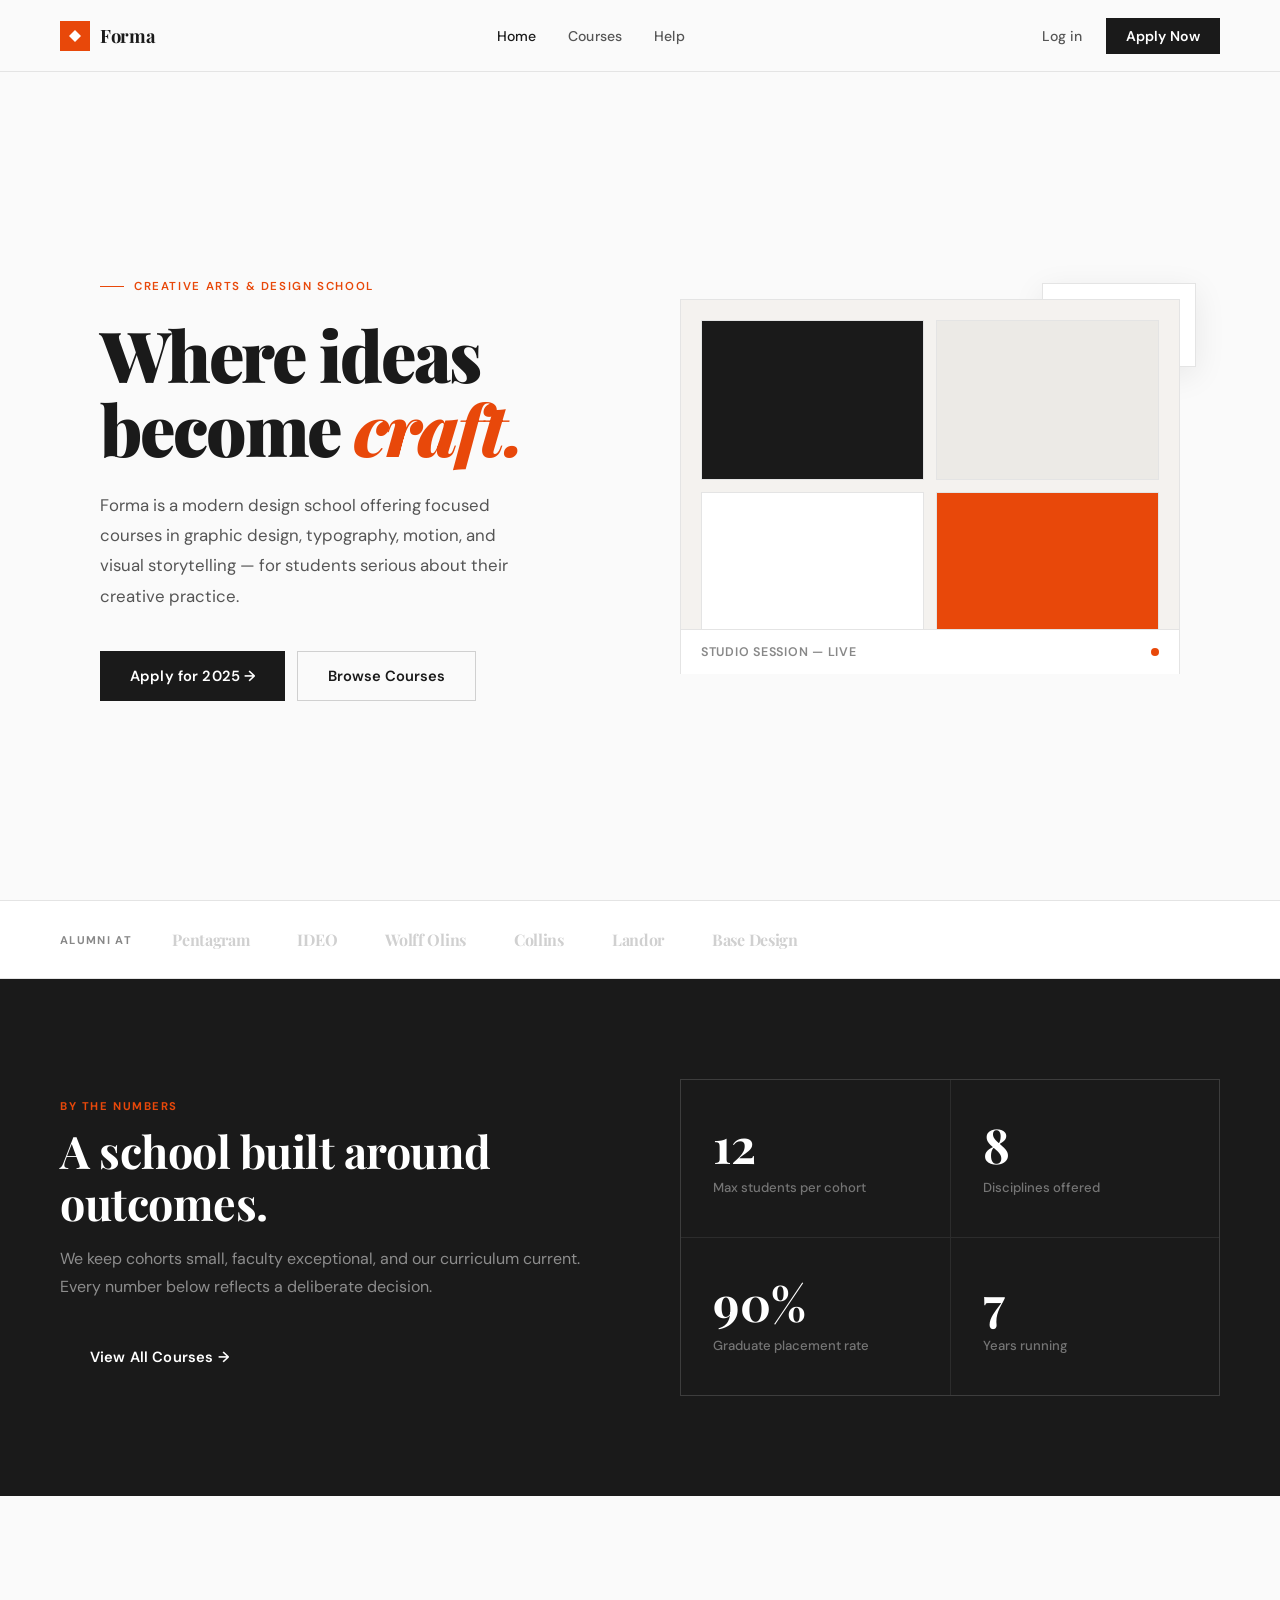
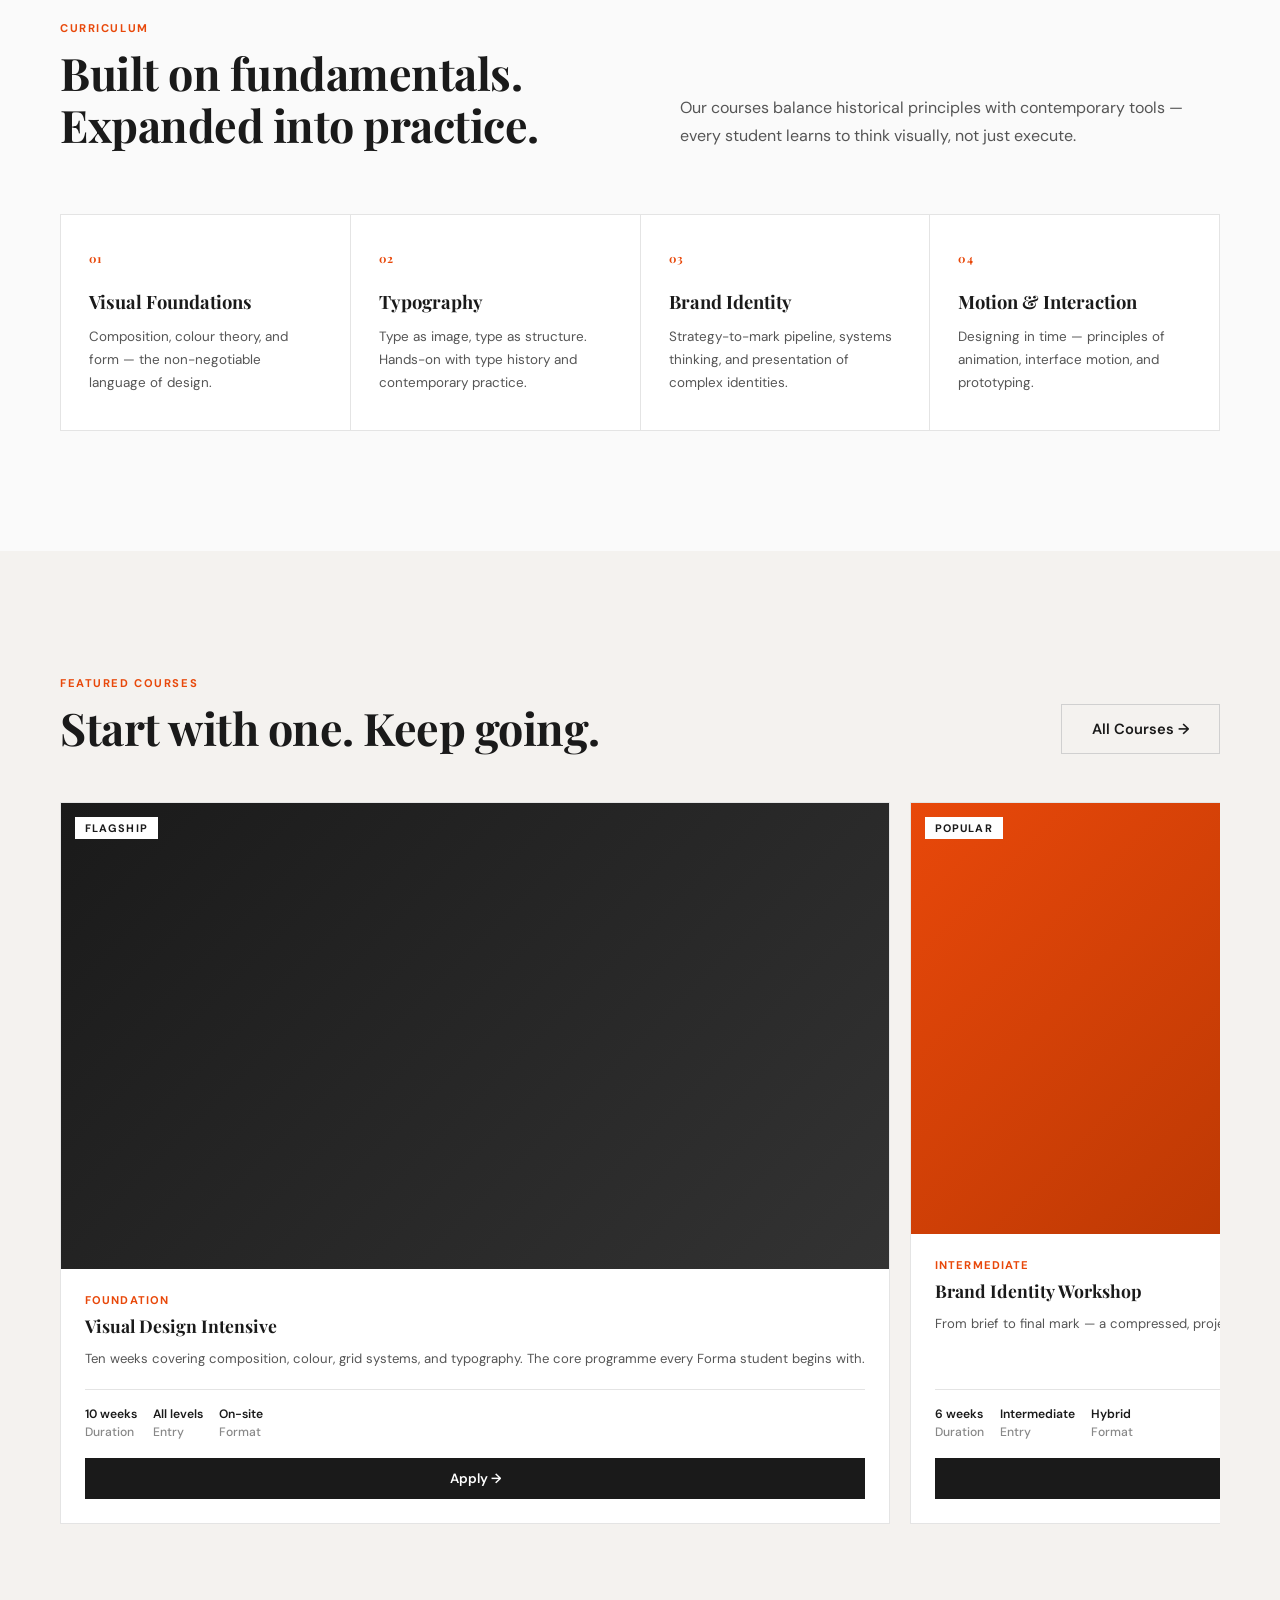
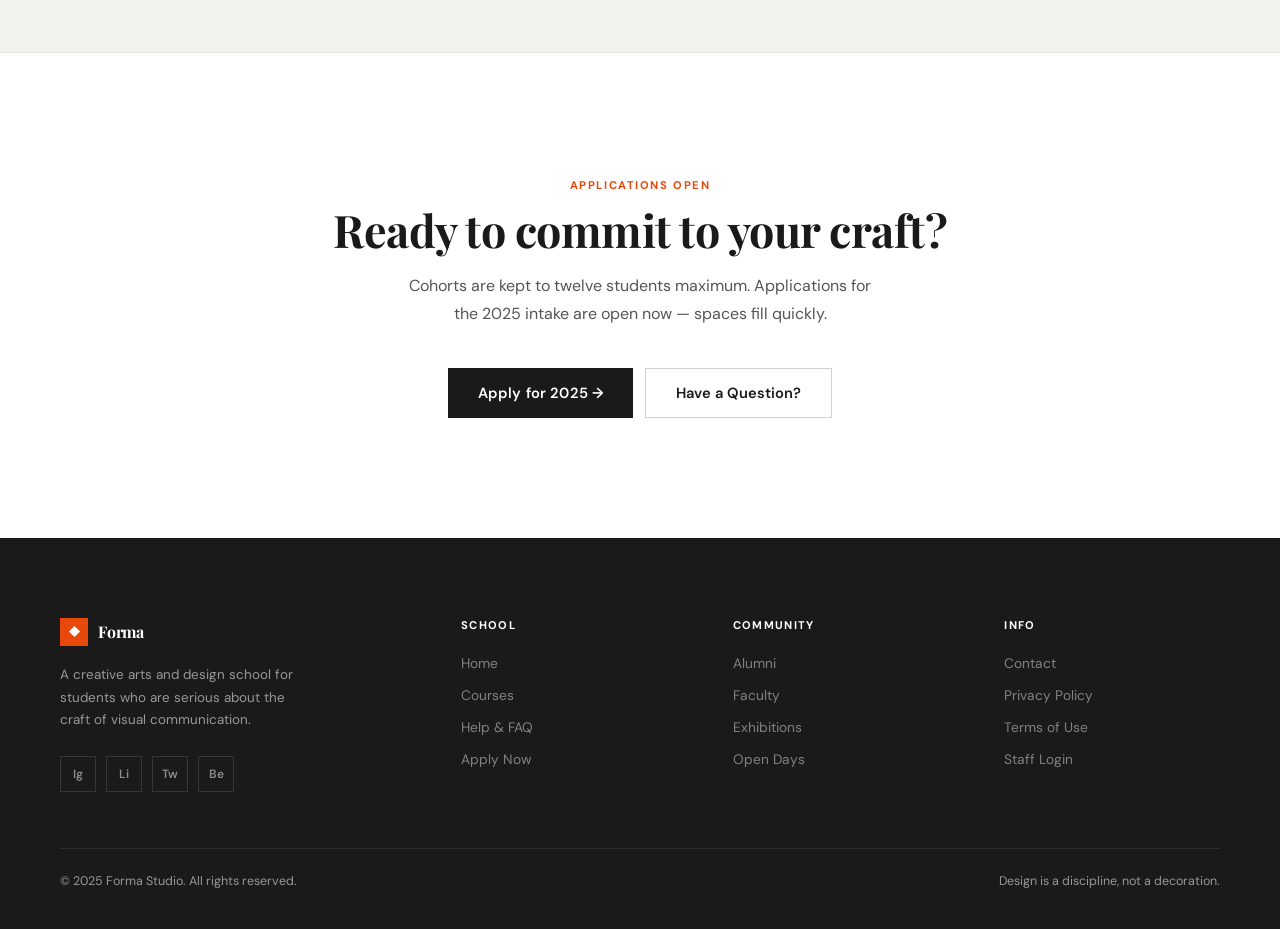
==== index.html @ 5eec3ecc "fix: rename homepage to index.html for GitHub Page deployment" ====
<!DOCTYPE html>
<html lang="en">
<head>
<meta charset="UTF-8">
<meta name="viewport" content="width=device-width, initial-scale=1.0">
<title>Forma Studio — Creative Arts & Design School</title>
<link rel="preconnect" href="https://fonts.googleapis.com">
<link rel="preconnect" href="https://fonts.gstatic.com" crossorigin>
<link href="https://fonts.googleapis.com/css2?family=Playfair+Display:ital,wght@0,700;0,900;1,700&family=DM+Sans:wght@300;400;500;600;700&display=swap" rel="stylesheet">
<link rel="stylesheet" href="shared.css">
<style>

/* ── HERO ── */
.hero {
  min-height: 100vh;
  padding: calc(var(--nav-h) + 80px) 40px 80px;
  display: grid;
  grid-template-columns: 1fr 1fr;
  gap: 80px;
  align-items: center;
  max-width: var(--max);
  margin: 0 auto;
}
.hero-eyebrow {
  display: inline-flex; align-items: center; gap: 10px;
  font-size: 0.72rem; font-weight: 600; letter-spacing: 0.14em;
  text-transform: uppercase; color: var(--coral);
  margin-bottom: 24px;
}
.hero-eyebrow::before {
  content: ''; display: block;
  width: 24px; height: 1.5px;
  background: var(--coral);
}
.hero h1 {
  font-family: 'Playfair Display', serif;
  font-size: clamp(3rem, 5.5vw, 5rem);
  font-weight: 900; line-height: 1.05;
  color: var(--ink); letter-spacing: -2px;
  margin-bottom: 24px;
}
.hero h1 em { font-style: italic; color: var(--coral); }
.hero-sub {
  font-size: 1.05rem; color: var(--mid);
  line-height: 1.8; max-width: 420px;
  margin-bottom: 40px; font-weight: 400;
}
.hero-btns { display: flex; gap: 12px; flex-wrap: wrap; }
.btn-primary {
  background: var(--ink); color: white;
  padding: 14px 30px;
  font-family: 'DM Sans', sans-serif; font-weight: 600;
  font-size: 0.92rem; text-decoration: none; border: none;
  cursor: pointer; transition: background 0.2s;
  display: inline-flex; align-items: center; gap: 8px;
  letter-spacing: 0.01em;
}
.btn-primary:hover { background: var(--coral); }
.btn-secondary {
  background: transparent; color: var(--ink);
  padding: 14px 30px; border: 1.5px solid var(--border2);
  font-family: 'DM Sans', sans-serif; font-weight: 600;
  font-size: 0.92rem; text-decoration: none;
  cursor: pointer; transition: all 0.2s;
  display: inline-flex; align-items: center; gap: 8px;
}
.btn-secondary:hover { border-color: var(--ink); }

/* Hero Visual */
.hero-visual { position: relative; }
.hero-canvas {
  aspect-ratio: 4/3;
  background: var(--stone);
  border: 1px solid var(--border);
  display: grid;
  grid-template-columns: 1fr 1fr;
  grid-template-rows: 1fr 1fr;
  gap: 12px;
  padding: 20px;
  position: relative;
}
.hc-block {
  background: white;
  border: 1px solid var(--border);
  display: flex; align-items: center; justify-content: center;
  transition: transform 0.4s ease;
}
.hc-block:hover { transform: scale(0.96); }
.hc-block:nth-child(1) { background: var(--ink); }
.hc-block:nth-child(2) { background: var(--stone2); }
.hc-block:nth-child(3) { background: white; }
.hc-block:nth-child(4) { background: var(--coral); }

.hc-label {
  position: absolute; bottom: -1px; left: 0; right: 0;
  background: white; border-top: 1px solid var(--border);
  padding: 14px 20px;
  display: flex; align-items: center; justify-content: space-between;
}
.hc-label span { font-size: 0.78rem; font-weight: 600; color: var(--soft); letter-spacing: 0.06em; text-transform: uppercase; }
.hc-dot { width: 8px; height: 8px; background: var(--coral); border-radius: 50%; animation: blink 2s ease-in-out infinite; }
@keyframes blink { 0%,100%{opacity:1} 50%{opacity:0.3} }

.hero-badge {
  position: absolute; top: -16px; right: -16px;
  background: white; border: 1px solid var(--border);
  padding: 16px 20px;
  box-shadow: 0 8px 32px rgba(0,0,0,0.08);
  text-align: center; min-width: 110px;
}
.hero-badge-num {
  font-family: 'Playfair Display', serif;
  font-size: 2rem; font-weight: 700; color: var(--ink);
  line-height: 1; display: block;
}
.hero-badge-lbl { font-size: 0.7rem; font-weight: 600; color: var(--soft); letter-spacing: 0.08em; text-transform: uppercase; margin-top: 4px; display: block; }

/* ── LOGOS STRIP ── */
.logos-strip {
  border-top: 1px solid var(--border);
  border-bottom: 1px solid var(--border);
  padding: 28px 40px;
  background: white;
}
.logos-inner {
  max-width: var(--max); margin: 0 auto;
  display: flex; align-items: center;
  gap: 0;
}
.logos-label {
  font-size: 0.7rem; font-weight: 700; letter-spacing: 0.12em;
  text-transform: uppercase; color: var(--soft);
  white-space: nowrap; margin-right: 40px; flex-shrink: 0;
}
.logos-list {
  display: flex; align-items: center; gap: 48px; flex-wrap: wrap;
}
.logo-item {
  font-family: 'Playfair Display', serif;
  font-size: 1rem; font-weight: 700;
  color: var(--border2); letter-spacing: -0.3px;
  transition: color 0.2s;
}
.logo-item:hover { color: var(--soft); }

/* ── STATS ── */
#stats {
  padding: 100px 40px;
  background: var(--ink);
}
.stats-inner {
  max-width: var(--max); margin: 0 auto;
  display: grid; grid-template-columns: 1fr 1fr;
  gap: 80px; align-items: center;
}
.stats-text .eyebrow { color: var(--coral); }
.stats-text .section-h { color: white; margin-bottom: 16px; }
.stats-text .section-p { color: rgba(255,255,255,0.5); margin-bottom: 32px; }
.stats-grid {
  display: grid; grid-template-columns: 1fr 1fr; gap: 1px;
  background: rgba(255,255,255,0.08);
  border: 1px solid rgba(255,255,255,0.08);
}
.s-cell {
  padding: 40px 32px;
  background: var(--ink);
  transition: background 0.2s;
}
.s-cell:hover { background: var(--ink2); }
.s-num {
  font-family: 'Playfair Display', serif;
  font-size: 3rem; font-weight: 700; color: white;
  line-height: 1; margin-bottom: 8px; display: block;
}
.s-lbl { font-size: 0.82rem; font-weight: 500; color: rgba(255,255,255,0.4); }

/* ── WHAT WE TEACH ── */
#what {
  padding: 120px 40px;
  background: var(--bg);
}
.what-inner { max-width: var(--max); margin: 0 auto; }
.what-header { display: grid; grid-template-columns: 1fr 1fr; gap: 80px; align-items: end; margin-bottom: 64px; }
.what-grid { display: grid; grid-template-columns: repeat(4, 1fr); gap: 1px; background: var(--border); border: 1px solid var(--border); }
.w-card {
  background: white; padding: 36px 28px;
  transition: all 0.25s; cursor: default;
}
.w-card:hover { background: var(--stone); }
.w-num {
  font-family: 'Playfair Display', serif;
  font-size: 0.72rem; font-weight: 700; color: var(--coral);
  letter-spacing: 0.12em; margin-bottom: 24px; display: block;
}
.w-title {
  font-family: 'Playfair Display', serif;
  font-size: 1.15rem; font-weight: 700; color: var(--ink);
  margin-bottom: 12px; line-height: 1.3;
}
.w-text { font-size: 0.84rem; color: var(--mid); line-height: 1.7; }

/* ── COURSES ── */
#courses {
  padding: 120px 40px;
  background: var(--stone);
}
.courses-inner { max-width: var(--max); margin: 0 auto; }
.courses-header { display: flex; align-items: flex-end; justify-content: space-between; margin-bottom: 48px; }
.courses-scroll { display: flex; gap: 20px; overflow-x: auto; padding-bottom: 8px; scroll-snap-type: x mandatory; }
.courses-scroll::-webkit-scrollbar { height: 3px; }
.courses-scroll::-webkit-scrollbar-track { background: var(--border); }
.courses-scroll::-webkit-scrollbar-thumb { background: var(--soft); }
.c-card {
  min-width: 300px; background: white; flex-shrink: 0;
  border: 1px solid var(--border);
  scroll-snap-align: start; transition: all 0.25s;
  display: flex; flex-direction: column;
}
.c-card:hover { box-shadow: 0 12px 40px rgba(0,0,0,0.08); transform: translateY(-4px); }
.c-card-img {
  aspect-ratio: 16/9; background: var(--stone2);
  position: relative; overflow: hidden;
  display: flex; align-items: center; justify-content: center;
}
.c-card-tag {
  position: absolute; top: 14px; left: 14px;
  background: white; padding: 4px 10px;
  font-size: 0.68rem; font-weight: 700;
  letter-spacing: 0.1em; text-transform: uppercase; color: var(--ink);
}
.c-card-color { width: 100%; height: 100%; }
.c-card-body { padding: 24px; flex: 1; display: flex; flex-direction: column; }
.c-card-level { font-size: 0.7rem; font-weight: 700; letter-spacing: 0.1em; text-transform: uppercase; color: var(--coral); margin-bottom: 8px; }
.c-card-name { font-family: 'Playfair Display', serif; font-size: 1.1rem; font-weight: 700; color: var(--ink); margin-bottom: 10px; line-height: 1.3; }
.c-card-desc { font-size: 0.82rem; color: var(--mid); line-height: 1.65; flex: 1; margin-bottom: 20px; }
.c-card-meta { display: flex; gap: 16px; padding-top: 16px; border-top: 1px solid var(--border); }
.c-meta-item { font-size: 0.76rem; color: var(--soft); font-weight: 500; }
.c-meta-item strong { color: var(--ink); font-weight: 600; display: block; margin-bottom: 2px; }
.c-card-btn {
  display: block; margin-top: 18px;
  background: var(--ink); color: white;
  padding: 12px 20px; text-align: center;
  font-weight: 600; font-size: 0.84rem;
  text-decoration: none; transition: background 0.2s;
}
.c-card-btn:hover { background: var(--coral); }

/* ── CTA ── */
#cta {
  padding: 120px 40px;
  background: white;
  border-top: 1px solid var(--border);
}
.cta-inner {
  max-width: 700px; margin: 0 auto; text-align: center;
}
.cta-inner .section-h { margin-bottom: 16px; }
.cta-inner .section-p { margin-bottom: 40px; max-width: 480px; margin-left: auto; margin-right: auto; }
.cta-btns { display: flex; gap: 12px; justify-content: center; flex-wrap: wrap; }

/* Responsive */
@media (max-width: 960px) {
  .hero { grid-template-columns: 1fr; gap: 48px; padding-top: calc(var(--nav-h) + 48px); }
  .hero-visual { display: none; }
  .stats-inner { grid-template-columns: 1fr; gap: 48px; }
  .what-grid { grid-template-columns: 1fr 1fr; }
  .what-header { grid-template-columns: 1fr; gap: 16px; }
  .courses-header { flex-direction: column; align-items: flex-start; gap: 16px; }
}
@media (max-width: 600px) {
  .hero { padding-left: 20px; padding-right: 20px; }
  .what-grid { grid-template-columns: 1fr; }
  #stats, #what, #courses, #cta { padding-left: 20px; padding-right: 20px; }
  .logos-strip { padding: 20px; }
}
</style>
</head>
<body>

<!-- NAV -->
<nav>
  <div class="nav-inner">
    <a class="nav-logo" href="index.html">
      <div class="nav-logo-mark">
        <svg viewBox="0 0 14 14"><polygon points="7,1 13,7 7,13 1,7"/></svg>
      </div>
      <span class="nav-logo-text">Forma</span>
    </a>
    <ul class="nav-links">
      <li><a href="index.html" class="active">Home</a></li>
      <li><a href="program.html">Courses</a></li>
      <li><a href="help.html">Help</a></li>
    </ul>
    <div class="nav-auth">
      <a class="nav-login" href="login.html">Log in</a>
      <a class="nav-reg" href="register.html">Apply Now</a>
    </div>
    <button class="nav-hamburger" aria-label="Menu"><span></span><span></span><span></span></button>
  </div>
</nav>

<!-- HERO -->
<section class="hero">
  <div class="hero-left">
    <div class="hero-eyebrow">Creative Arts & Design School</div>
    <h1>Where ideas become <em>craft.</em></h1>
    <p class="hero-sub">Forma is a modern design school offering focused courses in graphic design, typography, motion, and visual storytelling — for students serious about their creative practice.</p>
    <div class="hero-btns">
      <a href="register.html" class="btn-primary">Apply for 2025 →</a>
      <a href="program.html" class="btn-secondary">Browse Courses</a>
    </div>
  </div>
  <div class="hero-visual">
    <div class="hero-badge">
      <span class="hero-badge-num" data-count="94" data-suffix="%">0%</span>
      <span class="hero-badge-lbl">Placement Rate</span>
    </div>
    <div class="hero-canvas">
      <div class="hc-block"></div>
      <div class="hc-block"></div>
      <div class="hc-block"></div>
      <div class="hc-block"></div>
      <div class="hc-label">
        <span>Studio Session — Live</span>
        <span class="hc-dot"></span>
      </div>
    </div>
  </div>
</section>

<!-- LOGOS STRIP -->
<div class="logos-strip">
  <div class="logos-inner">
    <span class="logos-label">Alumni at</span>
    <div class="logos-list">
      <span class="logo-item">Pentagram</span>
      <span class="logo-item">IDEO</span>
      <span class="logo-item">Wolff Olins</span>
      <span class="logo-item">Collins</span>
      <span class="logo-item">Landor</span>
      <span class="logo-item">Base Design</span>
    </div>
  </div>
</div>

<!-- STATS -->
<section id="stats">
  <div class="stats-inner">
    <div class="stats-text fade-up">
      <span class="eyebrow">By the Numbers</span>
      <h2 class="section-h">A school built around outcomes.</h2>
      <p class="section-p">We keep cohorts small, faculty exceptional, and our curriculum current. Every number below reflects a deliberate decision.</p>
      <a href="program.html" class="btn-primary">View All Courses →</a>
    </div>
    <div class="stats-grid fade-up" data-delay="100">
      <div class="s-cell">
        <span class="s-num" data-count="12" data-suffix="">0</span>
        <span class="s-lbl">Max students per cohort</span>
      </div>
      <div class="s-cell">
        <span class="s-num" data-count="8" data-suffix="">0</span>
        <span class="s-lbl">Disciplines offered</span>
      </div>
      <div class="s-cell">
        <span class="s-num" data-count="94" data-suffix="%">0%</span>
        <span class="s-lbl">Graduate placement rate</span>
      </div>
      <div class="s-cell">
        <span class="s-num" data-count="7" data-suffix="">0</span>
        <span class="s-lbl">Years running</span>
      </div>
    </div>
  </div>
</section>

<!-- WHAT WE TEACH -->
<section id="what">
  <div class="what-inner">
    <div class="what-header">
      <div>
        <span class="eyebrow">Curriculum</span>
        <h2 class="section-h">Built on fundamentals. Expanded into practice.</h2>
      </div>
      <p class="section-p">Our courses balance historical principles with contemporary tools — every student learns to think visually, not just execute.</p>
    </div>
    <div class="what-grid">
      <div class="w-card fade-up" data-delay="0">
        <span class="w-num">01</span>
        <div class="w-title">Visual Foundations</div>
        <p class="w-text">Composition, colour theory, and form — the non-negotiable language of design.</p>
      </div>
      <div class="w-card fade-up" data-delay="80">
        <span class="w-num">02</span>
        <div class="w-title">Typography</div>
        <p class="w-text">Type as image, type as structure. Hands-on with type history and contemporary practice.</p>
      </div>
      <div class="w-card fade-up" data-delay="160">
        <span class="w-num">03</span>
        <div class="w-title">Brand Identity</div>
        <p class="w-text">Strategy-to-mark pipeline, systems thinking, and presentation of complex identities.</p>
      </div>
      <div class="w-card fade-up" data-delay="240">
        <span class="w-num">04</span>
        <div class="w-title">Motion & Interaction</div>
        <p class="w-text">Designing in time — principles of animation, interface motion, and prototyping.</p>
      </div>
    </div>
  </div>
</section>

<!-- COURSES -->
<section id="courses">
  <div class="courses-inner">
    <div class="courses-header">
      <div>
        <span class="eyebrow">Featured Courses</span>
        <h2 class="section-h">Start with one. Keep going.</h2>
      </div>
      <a href="program.html" class="btn-secondary">All Courses →</a>
    </div>
    <div class="courses-scroll">

      <div class="c-card">
        <div class="c-card-img">
          <div class="c-card-color" style="background:linear-gradient(135deg,#1a1a1a 0%,#333 100%)"></div>
          <span class="c-card-tag">Flagship</span>
        </div>
        <div class="c-card-body">
          <div class="c-card-level">Foundation</div>
          <div class="c-card-name">Visual Design Intensive</div>
          <p class="c-card-desc">Ten weeks covering composition, colour, grid systems, and typography. The core programme every Forma student begins with.</p>
          <div class="c-card-meta">
            <div class="c-meta-item"><strong>10 weeks</strong>Duration</div>
            <div class="c-meta-item"><strong>All levels</strong>Entry</div>
            <div class="c-meta-item"><strong>On-site</strong>Format</div>
          </div>
          <a href="register.html" class="c-card-btn">Apply →</a>
        </div>
      </div>

      <div class="c-card">
        <div class="c-card-img">
          <div class="c-card-color" style="background:linear-gradient(135deg,var(--coral) 0%,#a33000 100%)"></div>
          <span class="c-card-tag">Popular</span>
        </div>
        <div class="c-card-body">
          <div class="c-card-level">Intermediate</div>
          <div class="c-card-name">Brand Identity Workshop</div>
          <p class="c-card-desc">From brief to final mark — a compressed, project-based deep dive into brand strategy, naming, and identity systems.</p>
          <div class="c-card-meta">
            <div class="c-meta-item"><strong>6 weeks</strong>Duration</div>
            <div class="c-meta-item"><strong>Intermediate</strong>Entry</div>
            <div class="c-meta-item"><strong>Hybrid</strong>Format</div>
          </div>
          <a href="register.html" class="c-card-btn">Apply →</a>
        </div>
      </div>

      <div class="c-card">
        <div class="c-card-img">
          <div class="c-card-color" style="background:linear-gradient(135deg,#3d3530 0%,#6b5a50 100%)"></div>
        </div>
        <div class="c-card-body">
          <div class="c-card-level">Advanced</div>
          <div class="c-card-name">Editorial & Print Design</div>
          <p class="c-card-desc">Long-form publication design, print production, and the enduring craft of editorial layout from books to magazines.</p>
          <div class="c-card-meta">
            <div class="c-meta-item"><strong>8 weeks</strong>Duration</div>
            <div class="c-meta-item"><strong>Advanced</strong>Entry</div>
            <div class="c-meta-item"><strong>On-site</strong>Format</div>
          </div>
          <a href="register.html" class="c-card-btn">Apply →</a>
        </div>
      </div>

      <div class="c-card">
        <div class="c-card-img">
          <div class="c-card-color" style="background:linear-gradient(135deg,#232b38 0%,#3a4a60 100%)"></div>
        </div>
        <div class="c-card-body">
          <div class="c-card-level">Intermediate</div>
          <div class="c-card-name">Motion & UI Animation</div>
          <p class="c-card-desc">Principles of animation applied to interface design — timing, easing, and the invisible glue of great digital products.</p>
          <div class="c-card-meta">
            <div class="c-meta-item"><strong>5 weeks</strong>Duration</div>
            <div class="c-meta-item"><strong>Intermediate</strong>Entry</div>
            <div class="c-meta-item"><strong>Online</strong>Format</div>
          </div>
          <a href="register.html" class="c-card-btn">Apply →</a>
        </div>
      </div>

    </div>
  </div>
</section>

<!-- CTA -->
<section id="cta">
  <div class="cta-inner fade-up">
    <span class="eyebrow">Applications Open</span>
    <h2 class="section-h">Ready to commit to your craft?</h2>
    <p class="section-p">Cohorts are kept to twelve students maximum. Applications for the 2025 intake are open now — spaces fill quickly.</p>
    <div class="cta-btns">
      <a href="register.html" class="btn-primary">Apply for 2025 →</a>
      <a href="help.html" class="btn-secondary">Have a Question?</a>
    </div>
  </div>
</section>

<!-- FOOTER -->
<footer>
  <div class="footer-inner">
    <div class="footer-brand">
      <a class="footer-logo" href="index.html">
        <div class="footer-logo-mark">
          <svg viewBox="0 0 14 14"><polygon points="7,1 13,7 7,13 1,7"/></svg>
        </div>
        <span class="footer-logo-text">Forma</span>
      </a>
      <p class="footer-tagline">A creative arts and design school for students who are serious about the craft of visual communication.</p>
      <div class="footer-socials">
        <a class="social-btn" href="#" aria-label="Instagram">Ig</a>
        <a class="social-btn" href="#" aria-label="LinkedIn">Li</a>
        <a class="social-btn" href="#" aria-label="Twitter">Tw</a>
        <a class="social-btn" href="#" aria-label="Behance">Be</a>
      </div>
    </div>
    <div class="footer-col">
      <h4>School</h4>
      <ul>
        <li><a href="index.html">Home</a></li>
        <li><a href="program.html">Courses</a></li>
        <li><a href="help.html">Help & FAQ</a></li>
        <li><a href="register.html">Apply Now</a></li>
      </ul>
    </div>
    <div class="footer-col">
      <h4>Community</h4>
      <ul>
        <li><a href="#">Alumni</a></li>
        <li><a href="#">Faculty</a></li>
        <li><a href="#">Exhibitions</a></li>
        <li><a href="#">Open Days</a></li>
      </ul>
    </div>
    <div class="footer-col">
      <h4>Info</h4>
      <ul>
        <li><a href="help.html">Contact</a></li>
        <li><a href="#">Privacy Policy</a></li>
        <li><a href="#">Terms of Use</a></li>
        <li><a href="login.html">Staff Login</a></li>
      </ul>
    </div>
  </div>
  <div class="footer-bottom">
    <span>© 2025 Forma Studio. All rights reserved.</span>
    <span>Design is a discipline, not a decoration.</span>
  </div>
</footer>

<script src="shared.js"></script>
</body>
</html>
---- shared.css ----
/* ═══════════════════════════════════════════════════
   FORMA STUDIO — shared.css
   Design tokens, layout, nav & footer
═══════════════════════════════════════════════════ */

/* ── DESIGN TOKENS ── */
:root {
  --ink:      #1a1a1a;
  --ink2:     #2e2e2e;
  --mid:      #555555;
  --soft:     #888888;
  --border:   #e4e4e4;
  --border2:  #d0d0d0;
  --bg:       #fafafa;
  --surface:  #ffffff;
  --coral:    #E8480A;
  --coral2:   #c93d07;
  --coral-t:  rgba(232,72,10,0.08);
  --coral-t2: rgba(232,72,10,0.14);
  --stone:    #f4f2ef;
  --stone2:   #eceae6;
  --r:        10px;
  --rl:       18px;
  --max:      1160px;
  --nav-h:    72px;
}

/* ── RESET ── */
*, *::before, *::after { margin: 0; padding: 0; box-sizing: border-box; }
html { scroll-behavior: smooth; }
body {
  font-family: 'DM Sans', sans-serif;
  background: var(--bg);
  color: var(--ink);
  overflow-x: hidden;
  -webkit-font-smoothing: antialiased;
}

/* ══════════════════════════════════════════════
   NAVBAR
══════════════════════════════════════════════ */
nav {
  position: fixed;
  top: 0; left: 0; right: 0;
  z-index: 1000;
  height: var(--nav-h);
  background: rgba(250,250,250,0.92);
  backdrop-filter: blur(16px);
  -webkit-backdrop-filter: blur(16px);
  border-bottom: 1px solid var(--border);
  display: flex;
  align-items: center;
  padding: 0 40px;
  transition: box-shadow 0.3s;
}
nav.scrolled { box-shadow: 0 2px 20px rgba(0,0,0,0.06); }
body.no-nav nav { display: none !important; }

.nav-inner {
  width: 100%; max-width: var(--max);
  margin: 0 auto;
  display: flex; align-items: center;
  justify-content: space-between;
}

.nav-logo {
  display: flex; align-items: center; gap: 10px;
  text-decoration: none; color: var(--ink);
}
.nav-logo-mark {
  width: 30px; height: 30px;
  background: var(--coral);
  display: flex; align-items: center; justify-content: center;
  flex-shrink: 0;
}
.nav-logo-mark svg { width: 14px; height: 14px; fill: white; }
.nav-logo-text {
  font-family: 'Playfair Display', serif;
  font-size: 1.15rem;
  font-weight: 700;
  letter-spacing: -0.3px;
}

.nav-links {
  display: flex; align-items: center;
  gap: 0; list-style: none;
}
.nav-links a {
  text-decoration: none;
  font-weight: 500; font-size: 0.88rem;
  color: var(--mid);
  padding: 6px 16px;
  transition: color 0.15s;
  letter-spacing: 0.01em;
}
.nav-links a:hover,
.nav-links a.active { color: var(--ink); }

.nav-auth {
  display: flex; align-items: center; gap: 8px;
}
.nav-login {
  text-decoration: none;
  font-weight: 500; font-size: 0.88rem;
  color: var(--mid);
  padding: 8px 16px;
  transition: color 0.15s;
}
.nav-login:hover { color: var(--ink); }
.nav-reg {
  background: var(--ink);
  color: white;
  padding: 9px 20px;
  font-weight: 600; font-size: 0.88rem;
  text-decoration: none;
  transition: background 0.2s;
  letter-spacing: 0.01em;
}
.nav-reg:hover { background: var(--coral); }

.nav-hamburger {
  display: none;
  flex-direction: column; gap: 5px;
  background: none; border: none; cursor: pointer; padding: 6px;
}
.nav-hamburger span {
  width: 22px; height: 1.5px;
  background: var(--ink); display: block; transition: all 0.3s;
}

/* ── BACK LINK (auth pages) ── */
.back-link {
  position: fixed; top: 24px; left: 28px; z-index: 200;
  display: inline-flex; align-items: center; gap: 8px;
  padding: 9px 18px 9px 14px;
  background: white;
  border: 1px solid var(--border);
  text-decoration: none;
  font-size: 0.84rem; font-weight: 600; color: var(--ink);
  box-shadow: 0 2px 12px rgba(0,0,0,0.06);
  transition: all 0.2s;
}
.back-link:hover { box-shadow: 0 4px 20px rgba(0,0,0,0.1); transform: translateX(-2px); }
.back-link::before { content: '←'; font-size: 0.9rem; }

/* ══════════════════════════════════════════════
   FOOTER
══════════════════════════════════════════════ */
footer {
  background: var(--ink);
  color: rgba(255,255,255,0.55);
  padding: 80px 40px 40px;
}
.footer-inner {
  max-width: var(--max); margin: 0 auto;
  display: grid;
  grid-template-columns: 1.6fr 1fr 1fr 1fr;
  gap: 56px;
}
.footer-brand .footer-logo {
  display: flex; align-items: center; gap: 10px;
  margin-bottom: 18px; text-decoration: none;
}
.footer-logo-mark {
  width: 28px; height: 28px;
  background: var(--coral);
  display: flex; align-items: center; justify-content: center;
  flex-shrink: 0;
}
.footer-logo-mark svg { width: 13px; height: 13px; fill: white; }
.footer-logo-text {
  font-family: 'Playfair Display', serif;
  font-weight: 700; font-size: 1rem;
  color: white; letter-spacing: -0.2px;
}
.footer-tagline {
  font-size: 0.84rem; line-height: 1.7;
  margin-bottom: 24px; max-width: 240px;
}
.footer-socials { display: flex; gap: 10px; }
.social-btn {
  width: 36px; height: 36px;
  border: 1px solid rgba(255,255,255,0.12);
  display: flex; align-items: center; justify-content: center;
  text-decoration: none; transition: all 0.2s;
  color: rgba(255,255,255,0.5); font-size: 0.75rem; font-weight: 600;
}
.social-btn:hover { border-color: rgba(255,255,255,0.3); color: white; }
.footer-col h4 {
  font-size: 0.7rem; font-weight: 700; letter-spacing: 0.12em;
  text-transform: uppercase; color: white; margin-bottom: 20px;
}
.footer-col ul { list-style: none; }
.footer-col ul li { margin-bottom: 11px; }
.footer-col ul a {
  text-decoration: none; font-size: 0.86rem; font-weight: 400;
  color: rgba(255,255,255,0.45); transition: color 0.2s;
}
.footer-col ul a:hover { color: white; }
.footer-bottom {
  max-width: var(--max); margin: 56px auto 0;
  padding-top: 24px;
  border-top: 1px solid rgba(255,255,255,0.08);
  display: flex; align-items: center; justify-content: space-between;
  font-size: 0.78rem; gap: 16px; flex-wrap: wrap;
}

/* ══════════════════════════════════════════════
   SHARED UTILITIES
══════════════════════════════════════════════ */
.eyebrow {
  display: inline-block;
  font-size: 0.7rem; font-weight: 700;
  letter-spacing: 0.14em; text-transform: uppercase;
  color: var(--coral); margin-bottom: 12px;
}
.section-h {
  font-family: 'Playfair Display', serif;
  font-size: clamp(2rem, 3.5vw, 2.8rem);
  font-weight: 700; color: var(--ink);
  line-height: 1.15; letter-spacing: -0.5px;
}
.section-p {
  font-size: 1rem; color: var(--mid);
  line-height: 1.75; font-weight: 400;
}

/* Fade-up animation */
.fade-up {
  opacity: 0; transform: translateY(24px);
  transition: opacity 0.6s ease, transform 0.6s ease;
}
.fade-up.visible { opacity: 1; transform: translateY(0); }

/* ══════════════════════════════════════════════
   RESPONSIVE
══════════════════════════════════════════════ */
@media (max-width: 960px) {
  nav { padding: 0 20px; }
  .nav-links { display: none; }
  .nav-hamburger { display: flex; }
  .nav-links.open {
    display: flex; flex-direction: column;
    position: fixed; top: var(--nav-h);
    left: 0; right: 0;
    background: white;
    border-bottom: 1px solid var(--border);
    padding: 16px 24px 24px;
    z-index: 999; gap: 4px;
    box-shadow: 0 8px 32px rgba(0,0,0,0.08);
  }
  .nav-links.open a { padding: 10px 0; font-size: 1rem; }
}

@media (max-width: 700px) {
  .footer-inner { grid-template-columns: 1fr 1fr; gap: 36px; }
  .footer-brand { grid-column: 1 / -1; }
}
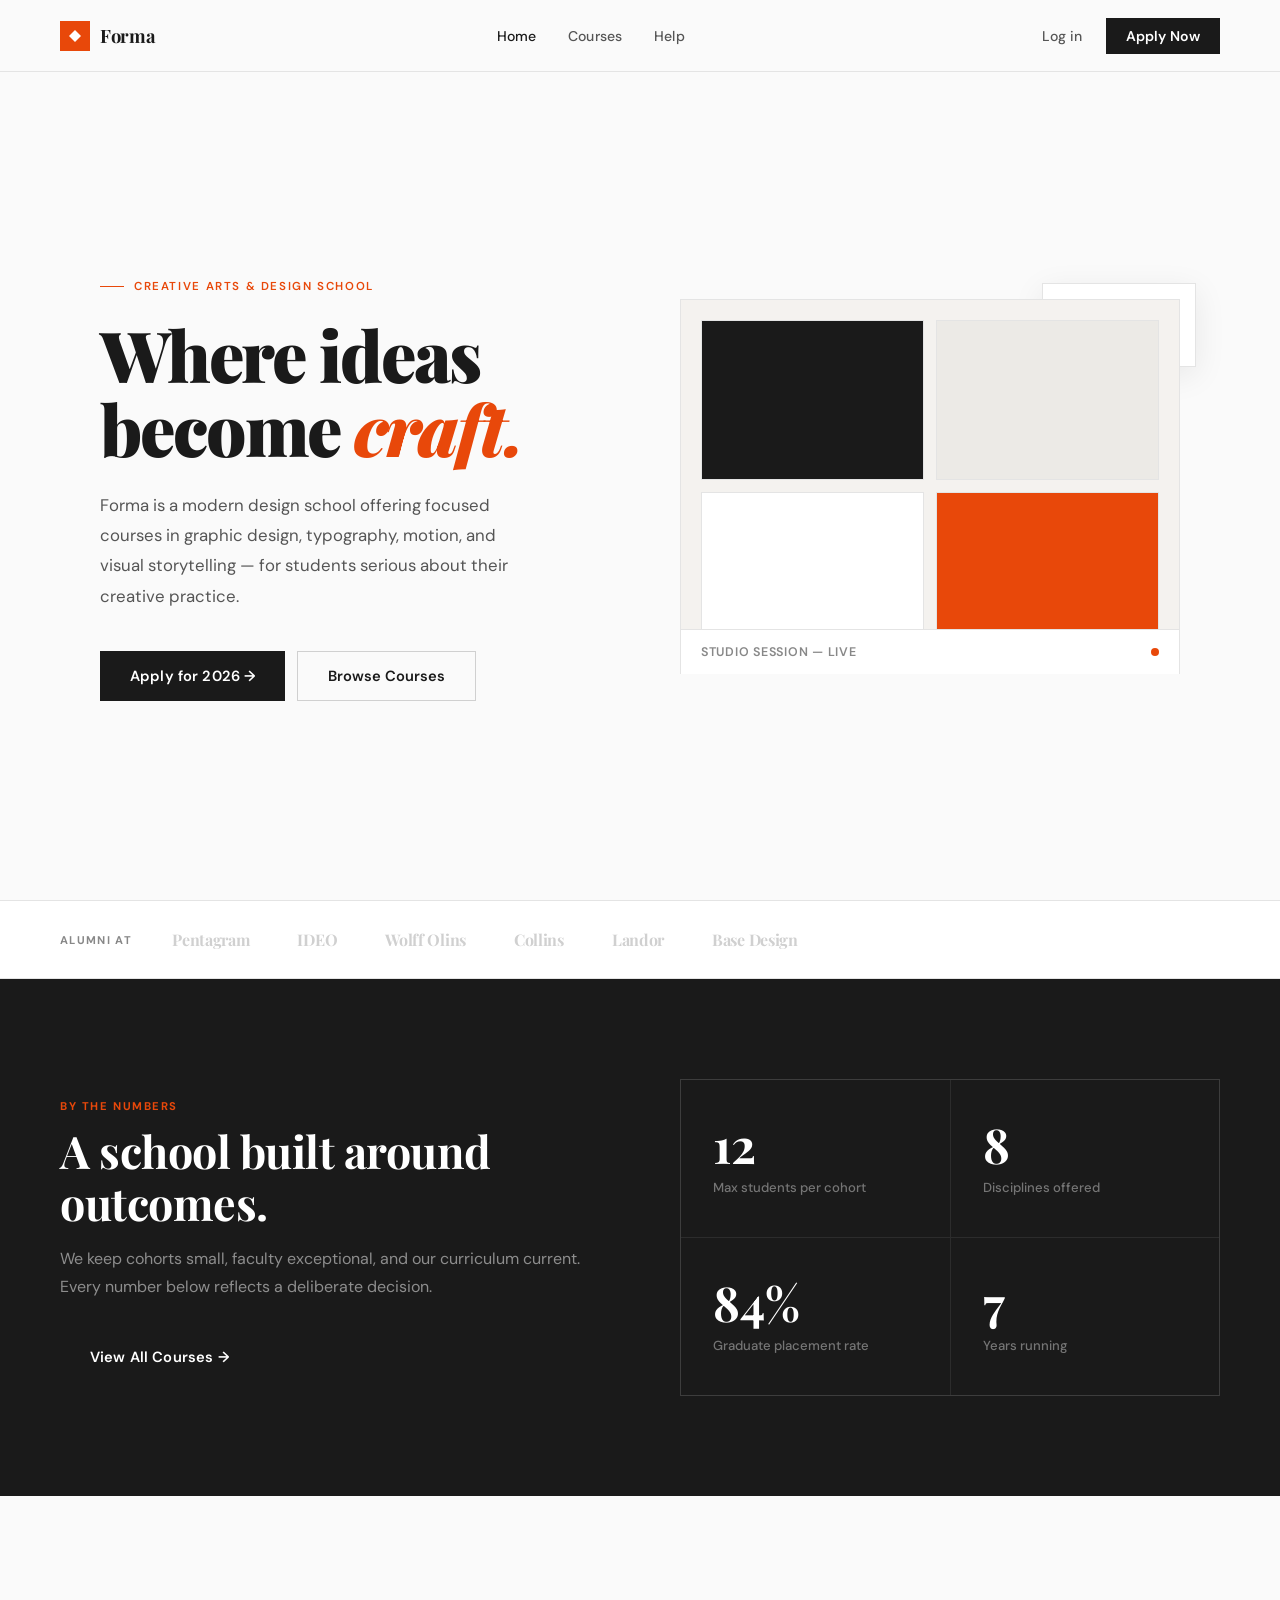
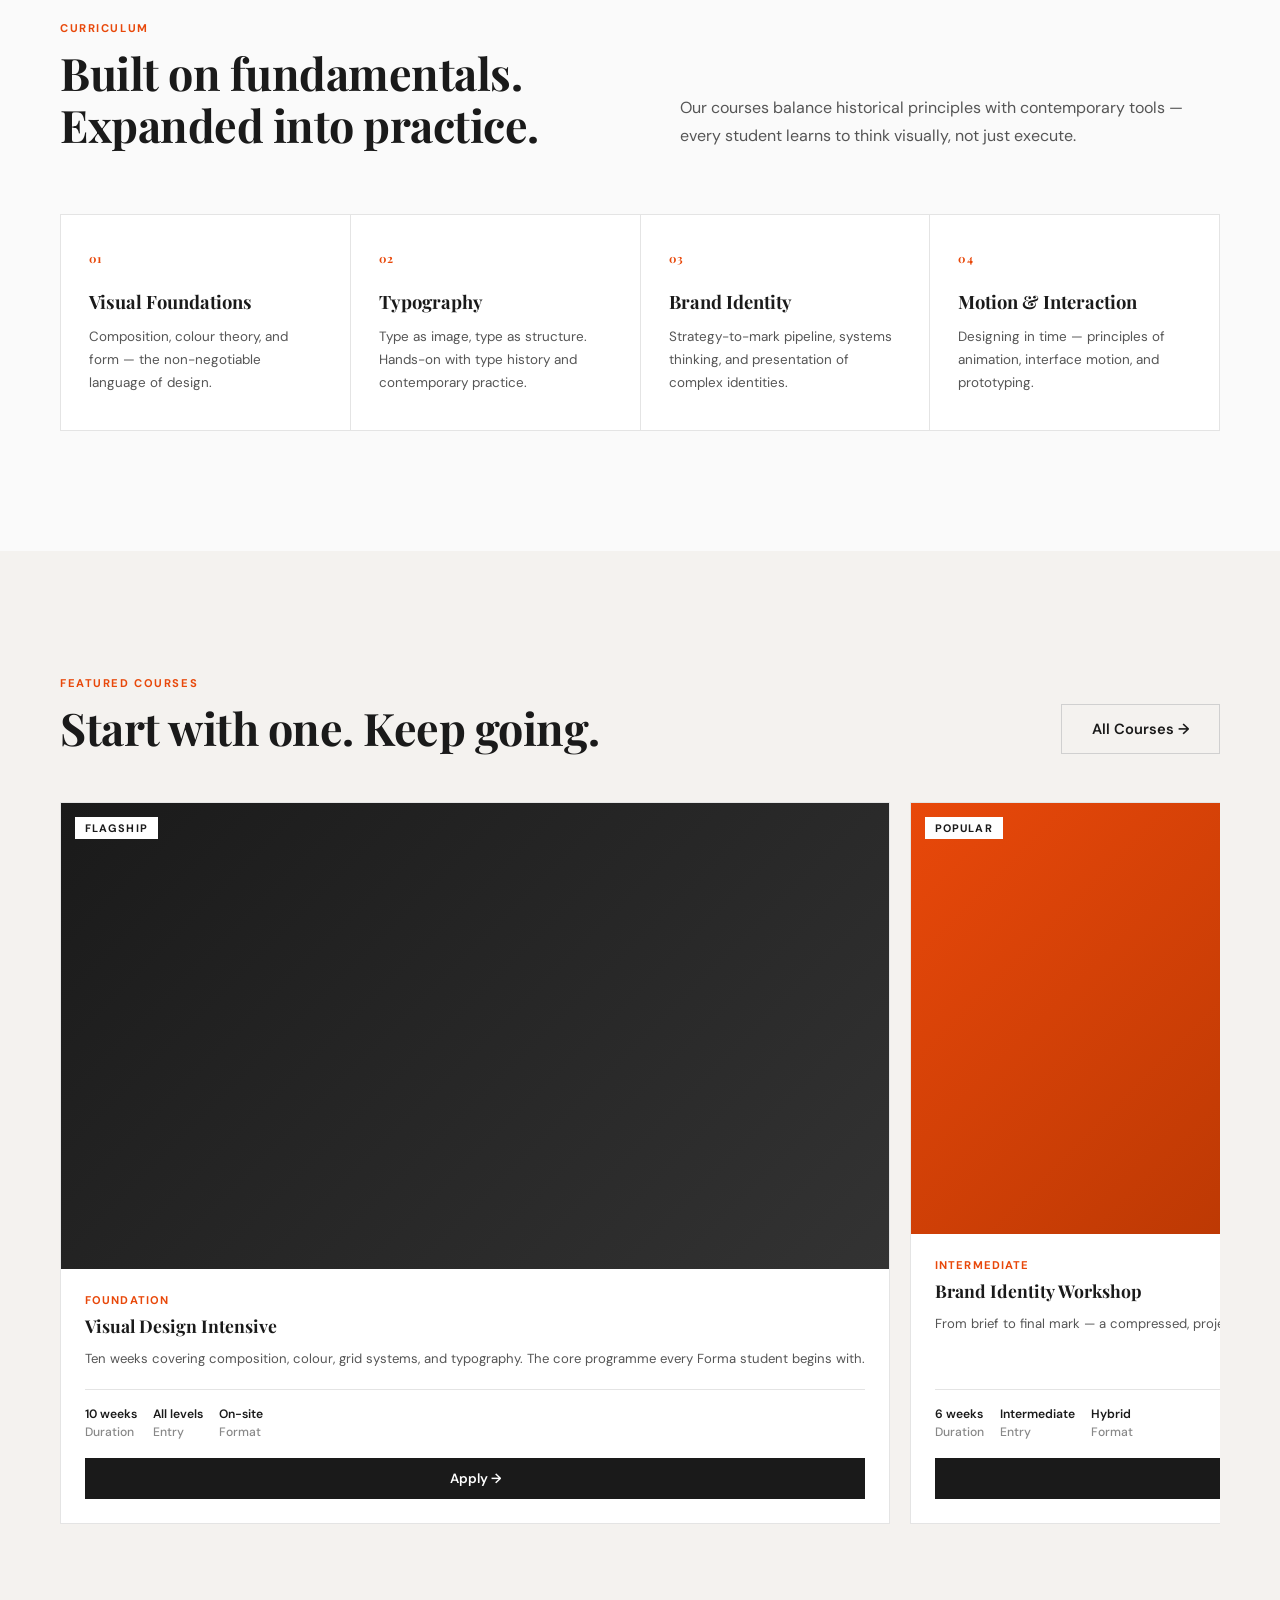
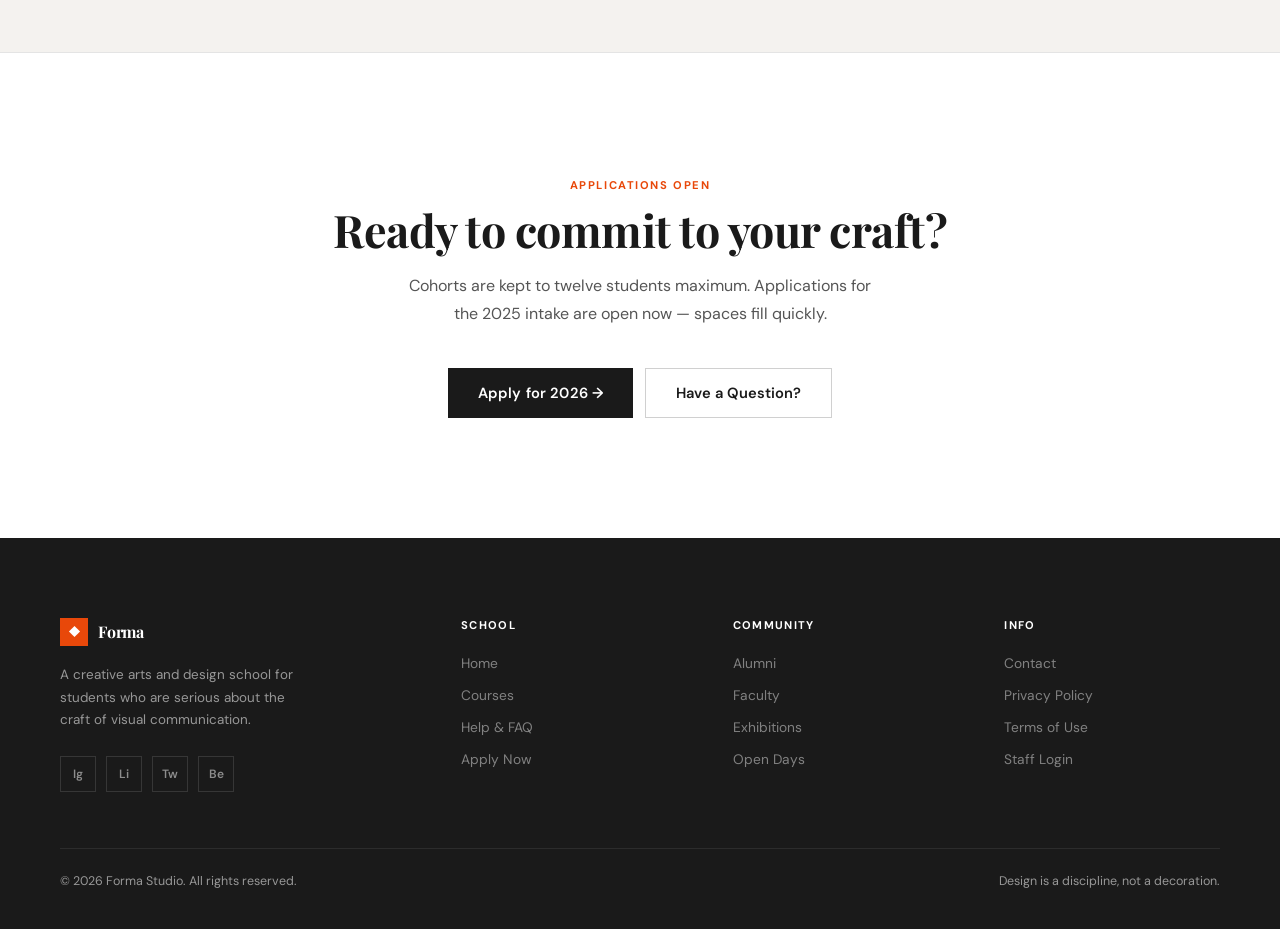
==== commit ed244f1e: "fix: fixed some spelling mistakes" ====
--- a/index.html
+++ b/index.html
@@ -306,7 +306,7 @@
     <h1>Where ideas become <em>craft.</em></h1>
     <p class="hero-sub">Forma is a modern design school offering focused courses in graphic design, typography, motion, and visual storytelling — for students serious about their creative practice.</p>
     <div class="hero-btns">
-      <a href="register.html" class="btn-primary">Apply for 2025 →</a>
+      <a href="register.html" class="btn-primary">Apply for 2026 →</a>
       <a href="program.html" class="btn-secondary">Browse Courses</a>
     </div>
   </div>
@@ -501,7 +501,7 @@
     <h2 class="section-h">Ready to commit to your craft?</h2>
     <p class="section-p">Cohorts are kept to twelve students maximum. Applications for the 2025 intake are open now — spaces fill quickly.</p>
     <div class="cta-btns">
-      <a href="register.html" class="btn-primary">Apply for 2025 →</a>
+      <a href="register.html" class="btn-primary">Apply for 2026 →</a>
       <a href="help.html" class="btn-secondary">Have a Question?</a>
     </div>
   </div>
@@ -554,7 +554,7 @@
     </div>
   </div>
   <div class="footer-bottom">
-    <span>© 2025 Forma Studio. All rights reserved.</span>
+    <span>© 2026 Forma Studio. All rights reserved.</span>
     <span>Design is a discipline, not a decoration.</span>
   </div>
 </footer>
